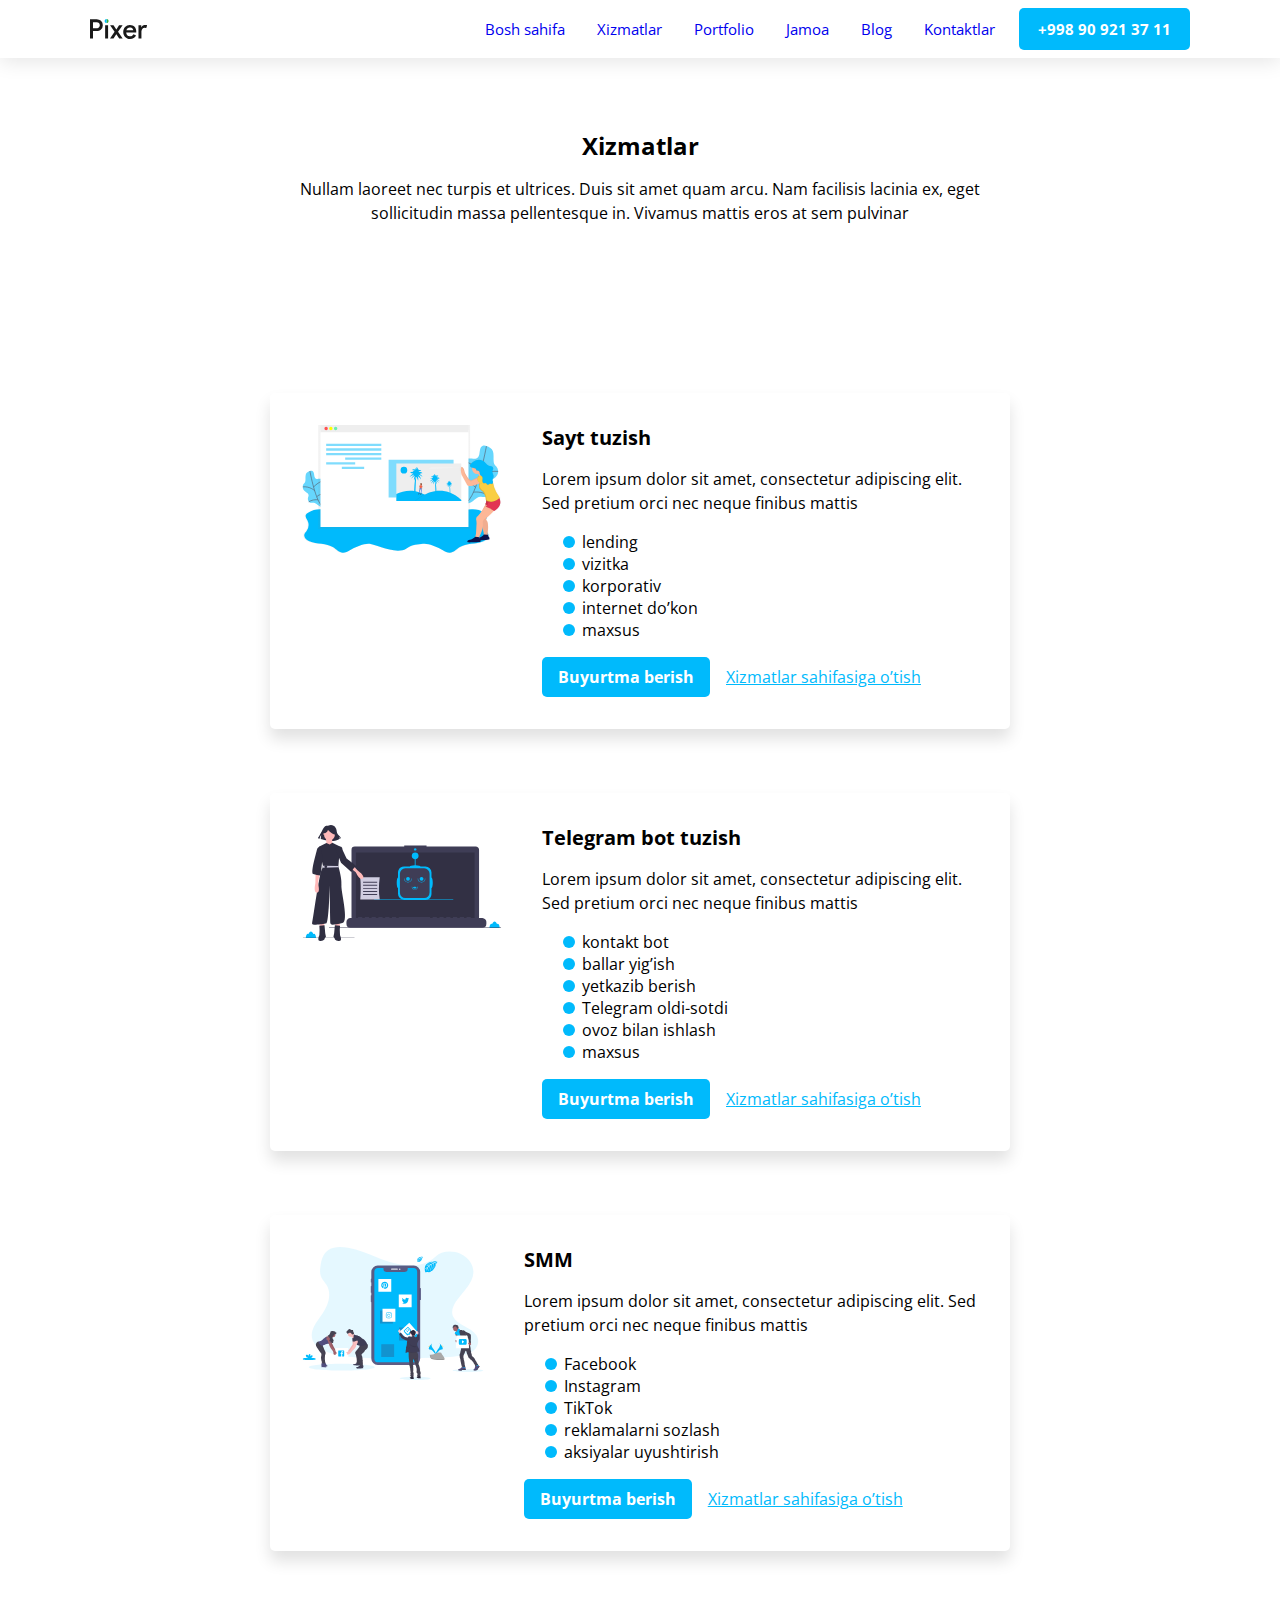
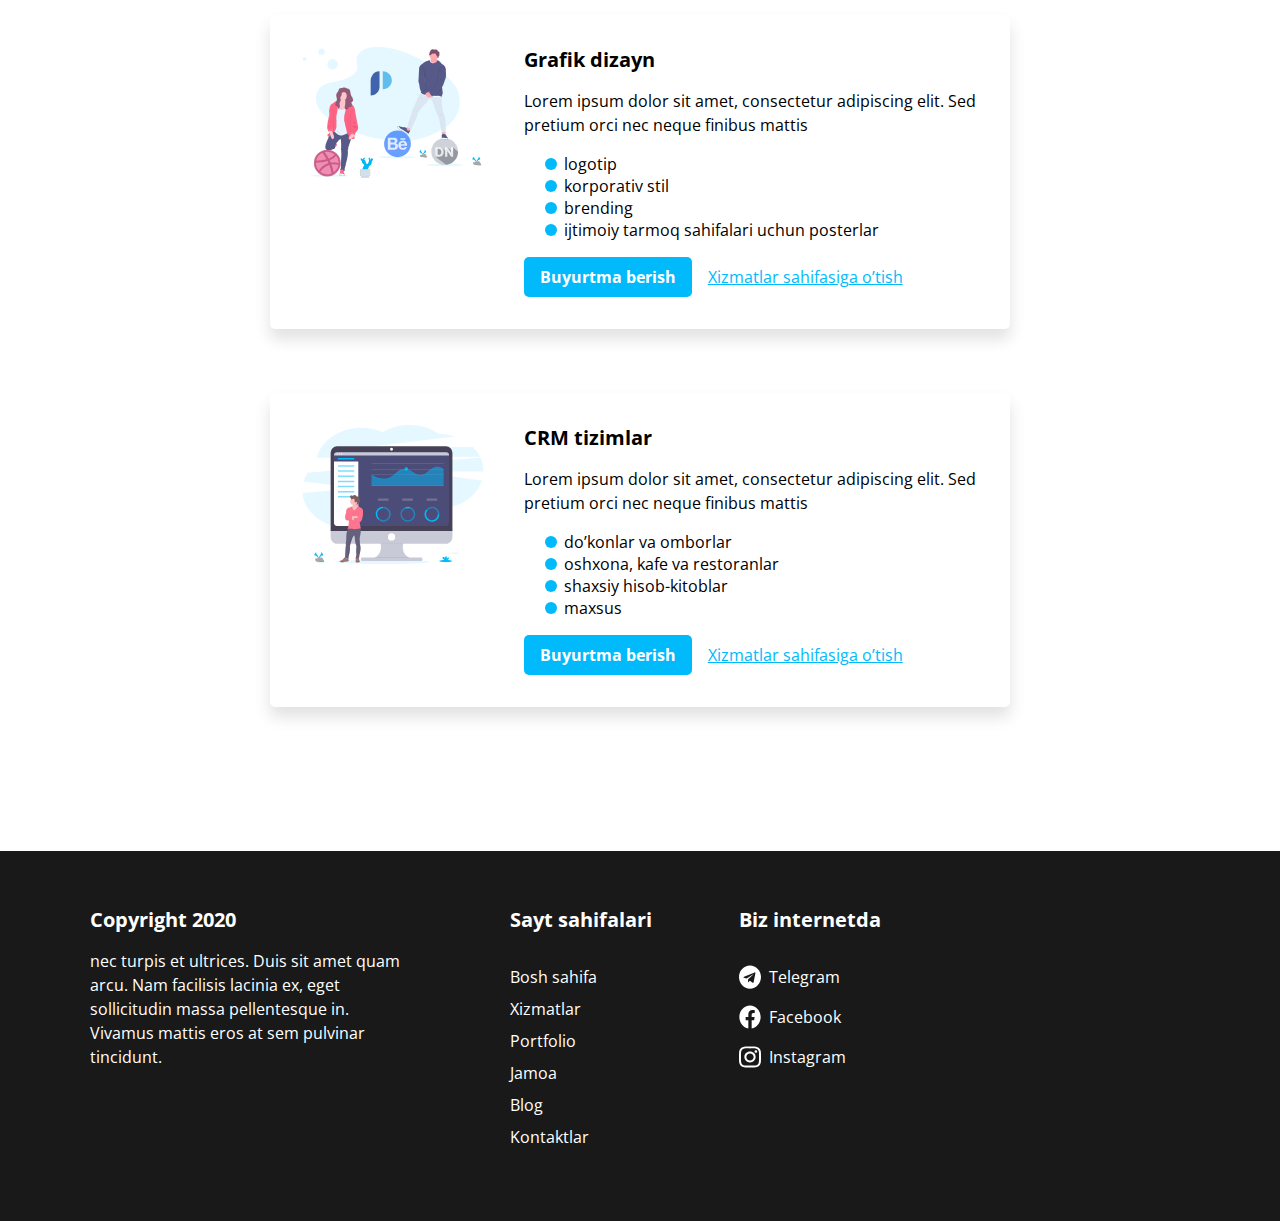
==== services.html @ 88c65665 "The new services.html file is bird and stilla" ====
<!DOCTYPE html>
<html lang="en">
<head>
  <meta charset="UTF-8">
  <meta name="viewport" content="width=device-width, initial-scale=1.0">
  <title>Xizmatlar</title>
  <link rel="preconnect" href="https://fonts.googleapis.com">
  <link rel="preconnect" href="https://fonts.gstatic.com" crossorigin>
  <link href="https://fonts.googleapis.com/css2?family=Open+Sans:wdth,wght@75..100,300..800&display=swap" rel="stylesheet">
  <link rel="stylesheet" href="./css/styles.css">
</head>
<body>
  <!-- header qismi boshlanishi -->
  
  <header class="heding">
    <div class="container">
      <div class="heding-box">
        <a class="logo-link" href="./index.html">
          <img class="logo-img" src="./images/pixerlogo.svg"
          width="58"
          height="20"
          alt="Pixer logo">
        </a>
        
        <nav class="navigation">
          <ul class="nav-list">
            <li class="nav-iteam">
              <a  class="nav-link" href="./index.html">Bosh sahifa</a>
            </li>
            <li class="nav-iteam">
              <a  class="nav-link" href="./services.html">Xizmatlar</a>
            </li>
            <li class="nav-iteam">
              <a  class="nav-link" href="#">Portfolio</a>
            </li>
            <li class="nav-iteam">
              <a  class="nav-link" href="#">Jamoa</a>
            </li>
            <li class="nav-iteam">
              <a  class="nav-link" href="#">Blog</a>
            </li>
            <li class="nav-iteam">
              <a  class="nav-link" href="#">Kontaktlar</a>
            </li>
          </ul>
        </nav>
        <a class="site-link" href="tel:+998909213711">+998 90 921 37 11</a>
      </div>
    </div>
  </header>

  <main>
    <section class="services-section">
      <div class="services servic-hero">
        <div class="container">
          <div class="services-box box">
            <h2 class="services-title">Xizmatlar</h2>
            <p class="services-text">
              Nullam laoreet nec turpis et ultrices. Duis sit amet quam arcu. Nam facilisis lacinia ex, eget sollicitudin massa pellentesque in. Vivamus mattis eros at sem pulvinar
            </p>
          </div>

          <ul class="servic-list-site">
            <li class="servic-item-site">
              <img src="./images/website.svg" 
              width="200"
              height="1300"
              alt="Vebsite ko'rinishi va bu vekterni rasim ko'rinishi bunda chap tarafda bir qiz usha vebsite kurinishi yinida ushlagan holda suvda suzib ketyabdi vebsitening ichida esa bir qiz bir orolda sayohat qilyabdi uining yonida darahtlar bor">

              <div class="servic-item-box">
                <h3 class="header header-item">Sayt tuzish</h3>
                <p class="desk-item">
                  Lorem ipsum dolor sit amet, consectetur adipiscing elit. Sed pretium orci nec neque finibus mattis
                </p>
                <ul class="build-site-list">
                  <li class="build-site-item">lending</li>
                  <li class="build-site-item">vizitka</li>
                  <li class="build-site-item">korporativ</li>
                  <li class="build-site-item">internet do’kon</li>
                  <li class="build-site-item">maxsus</li>
                </ul>

                <ul class="link-list-bulid">
                  <li class="link-iteam">
                    <a class="hero-link services-link" href="#">
                      Buyurtma berish
                    </a>
                  </li>
                  <li class="link-iteam">
                    <a class="servic-link" href="#">
                      Xizmatlar sahifasiga o’tish
                    </a>
                  </li>
                </ul>
              </div>
            </li>
            <li class="servic-item-site">
              <img src="./images/telegrambot.svg" 
              width="200"
              height="117"
              alt="Bir qiz kampyuterni oldida turib telegram botni kursatyabdi kampyuterni rangi qora rangda qiz esa tik turgan holda qulibilan qaratib kursatyabdi kampyuter ichidagi telegram botni rangi esa kuk rangda">

              <div class="servic-item-box">
                <h3 class="header header-item">Telegram bot tuzish</h3>
                <p class="desk-item">
                  Lorem ipsum dolor sit amet, consectetur adipiscing elit. Sed pretium orci nec neque finibus mattis
                </p>
                <ul class="build-site-list">
                  <li class="build-site-item">kontakt bot</li>
                  <li class="build-site-item">ballar yig’ish</li>
                  <li class="build-site-item">yetkazib berish</li>
                  <li class="build-site-item">Telegram oldi-sotdi</li>
                  <li class="build-site-item">ovoz bilan ishlash</li>
                  <li class="build-site-item">maxsus</li>
                </ul>
                
                <ul class="link-list-bulid">
                  <li class="link-iteam">
                    <a class="hero-link services-link" href="#">
                      Buyurtma berish
                    </a>
                  </li>
                  <li class="link-iteam">
                    <a class="servic-link" href="#">
                      Xizmatlar sahifasiga o’tish
                    </a>
                  </li>
                </ul>
              </div>
            </li>
            <li class="servic-item-site">
              <img src="./images/smm.svg" 
              width="200"
              height="147"
              alt="SMM xizmatining rasmi ko'rsatilgan bunda odamlar telefonga inistagram, telegram va fasebooklarni joylashtiryabdilar">

              <div class="servic-item-box">
                <h3 class="header header-item">SMM</h3>
                <p class="desk-item">
                  Lorem ipsum dolor sit amet, consectetur adipiscing elit. Sed pretium orci nec neque finibus mattis
                </p>
                <ul class="build-site-list">
                  <li class="build-site-item">Facebook</li>
                  <li class="build-site-item">Instagram</li>
                  <li class="build-site-item">TikTok</li>
                  <li class="build-site-item">reklamalarni sozlash</li>
                  <li class="build-site-item">aksiyalar uyushtirish</li>
                </ul>
                
                <ul class="link-list-bulid">
                  <li class="link-iteam">
                    <a class="hero-link services-link" href="#">
                      Buyurtma berish
                    </a>
                  </li>
                  <li class="link-iteam">
                    <a class="servic-link" href="#">
                      Xizmatlar sahifasiga o’tish
                    </a>
                  </li>
                </ul>
              </div>
            </li>
            <li class="servic-item-site">
              <img src="./images/grafikdesign.svg" 
              width="200"
              height="145"
              alt="Grafik dizaynerlarni rasmi bunda bir yigit va qiz tasvirlangan yigit sochi sariq egnidangi kiyim tuq kuk rangda va ikta koptokni ustida chiqib olgan qizni egnida qizil kiyim va u bir oyog'i basketbol koptokni utsida turibdi">

              <div class="servic-item-box">
                <h3 class="header header-item">Grafik dizayn</h3>
                <p class="desk-item">
                  Lorem ipsum dolor sit amet, consectetur adipiscing elit. Sed pretium orci nec neque finibus mattis
                </p>
                <ul class="build-site-list">
                  <li class="build-site-item">logotip</li>
                  <li class="build-site-item">korporativ stil</li>
                  <li class="build-site-item">brending</li>
                  <li class="build-site-item">
                    ijtimoiy tarmoq sahifalari uchun posterlar
                  </li>
                </ul>
                
                <ul class="link-list-bulid">
                  <li class="link-iteam">
                    <a class="hero-link services-link" href="#">
                      Buyurtma berish
                    </a>
                  </li>
                  <li class="link-iteam">
                    <a class="servic-link" href="#">
                      Xizmatlar sahifasiga o’tish
                    </a>
                  </li>
                </ul>
              </div>
            </li>
            <li class="servic-item-site">
              <img src="./images/crm.svg" 
              width="200"
              height="154"
              alt="CRM xizmati rasmi bunda bir yigit va uing orqasida kampyuter ekrani turibdi yigit esa chap tomonga qarab turibdi yigitni egnida qizil kiyim va va qora burug. Kampyuter ekranida har xil grafikla chizilgan holatda turibdi.">

              <div class="servic-item-box">
                <h3 class="header header-item">CRM tizimlar</h3>
                <p class="desk-item">
                  Lorem ipsum dolor sit amet, consectetur adipiscing elit. Sed pretium orci nec neque finibus mattis
                </p>
                <ul class="build-site-list">
                  <li class="build-site-item">do’konlar va omborlar</li>
                  <li class="build-site-item">oshxona, kafe va restoranlar</li>
                  <li class="build-site-item">shaxsiy hisob-kitoblar</li>
                  <li class="build-site-item">maxsus</li>
                </ul>
                
                <ul class="link-list-bulid">
                  <li class="link-iteam">
                    <a class="hero-link services-link" href="#">
                      Buyurtma berish
                    </a>
                  </li>
                  <li class="link-iteam">
                    <a class="servic-link" href="#">
                      Xizmatlar sahifasiga o’tish
                    </a>
                  </li>
                </ul>
              </div>
            </li>
          </ul>
        </div>
      </div>
    </section>
  </main>

  <footer class="site-footer">
    <div class="container">
      <div class="footer-box">
        <div class="footer-page">
          <strong class="strong-footer">Copyright 2020</strong>
          <p class="footer-text">
            nec turpis et ultrices. Duis sit amet quam arcu. Nam facilisis lacinia ex, eget sollicitudin massa pellentesque in. Vivamus mattis eros at sem pulvinar tincidunt.
          </p>
        </div>
        
        <div class="page">
          <strong class="strong-page">Sayt sahifalari</strong>
          <ul class="page-list">
            <li class="page-iteam">
              <a  class="page-link" href="#">Bosh sahifa</a>
            </li>
            <li class="page-iteam">
              <a  class="page-link" href="#">Xizmatlar</a>
            </li>
            <li class="page-iteam">
              <a  class="page-link" href="#">Portfolio</a>
            </li>
            <li class="page-iteam">
              <a  class="page-link" href="#">Jamoa</a>
            </li>
            <li class="page-iteam">
              <a  class="page-link" href="#">Blog</a>
            </li>
            <li class="page-iteam">
              <a  class="page-link" href="#">Kontaktlar</a>
            </li>
          </ul>
        </div>
        
        <div class="page">
          <strong class="strong-page">Biz internetda</strong>
          <ul class="page-list">
            <li class="page-iteam">
              <a class="page-logo page-link" href="https://t.me/pixer_uz" target="blank">
                <img class="page-img" src="./images/telegram.svg" 
                width="22"
                height="24"
                alt="Telegram logosi">
                Telegram
              </a>
            </li>
            <li class="page-iteam">
              <a class="page-logo page-link" href="https://www.facebook.com/p1xeruz/" target="blank">
                <img class="page-img" src="./images/facebook.svg" 
                width="22"
                height="24"
                alt="Telegram logosi">
                Facebook
              </a>
            </li>
            <li class="page-iteam">
              <a class="page-logo page-link" href="https://www.instagram.com/pixer.tv/" target="blank">
                <img class="page-img" src="./images/instagram.svg" 
                width="22"
                height="24"
                alt="Telegram logosi">
                Instagram
              </a>
            </li>
          </ul>
        </div>
      </div>
    </div>
  </footer>
  
</body>
</html>
---- css/styles.css ----
* {
  box-sizing: border-box;
}

body {
  margin: 0;
  font-family: "Open Sans", "Arial", sans-serif;
}

img {
  display: block;
  height: auto;
}

.container {
  width: 1140px;
  margin: 0 auto;
  padding: 0 20px;
}

/* header stili boshlanishi */

.heding {
  padding: 8px 0;
  box-shadow: 0px 4px 20px 0px #0000001a;
}

.heding-box {
  display: flex;
  align-items: center;
}

.logo-link:hover {
  opacity: 0.8;
}

.logo-link:active {
  opacity: 0.4;
}

.navigation {
  margin-left: auto;
  margin-right: 8px;
}

.nav-list {
  display: flex;
  margin: 0;
  padding: 0;
  list-style: none;
}

.nav-link {
  text-decoration-line: none;
  padding: 16px;
  font-size: 15px;
  font-weight: 400;
  line-height: 24px;
  border-bottom: 3px solid transparent;
}

.nav-link:hover {
  border-bottom: solid #191919;
}

.nav-link:active {
  color: #fff;
  border-bottom: none;
  background-color: #191919B2;
}

.site-link {
  display: inline-block;
  color: #fff;
  font-size: 15px;
  padding: 8px 16px;
  font-weight: 700;
  text-decoration-line: none;
  border-radius: 5px;
  background-color: #00bafc;
  border: 3px solid transparent;
}

.site-link:hover {
  color: #00bafc;
  background-color: #fff;
  border-radius: 5px;
  border: solid #00BAFC;
}

.site-link:active {
  color: #fff;
  background-color: #00bafc99;
  border-radius: 5px;
  border: 3px solid transparent;
}

/* header stili tugashi */

/* Biznesingizni keyingi bosqichga olib chiqing section stili boshlanishi */

.hero-section {
  padding: 80px 0;
}

.hero {
  display: flex;
  justify-content: space-between;
  align-items: center;
}

.hero-stage {
  width: 470px;
}

.hero-title {
  margin-top: 0;
  margin-bottom: 16px;
  font-size: 30px;
  line-height: 130%;
}

.hero-text {
  margin-top: 0;
  margin-bottom: 16px;
  font-size: 16px;
  line-height: 24px;
}

.hero-link {
  display: inline-block;
  color: #fff;
  font-size: 16px;
  padding: 8px 16px;
  font-weight: 700;
  line-height: 24px;
  text-decoration-line: none;
  border-radius: 5px;
  background-color: #00bafc;
}

.hero-link:hover {
  color: #fff;
  background: #00bafccc;
  border-radius: 5px;
  border: none;
}

.hero-link:active {
  color: #fff;
  background: #00bafc99;
  border-radius: 5px;
}

/* Biznesingizni keyingi bosqichga olib chiqing section stili tugashi */


/* xizmatlar section stili boshlanishi */

.section-services {
  padding: 56px 0;
}

.services-box {
  width: 719px;
  text-align: center;
  margin-right: auto;
  margin-left: auto;
}

.services-title {
  margin-top: 0;
  margin-bottom: 16px;
  font-size: 24px;
  line-height: 130%;
}

.services-text {
  margin-top: 0;
  margin-bottom: 16px;
  font-size: 16px;
  font-weight: 400;
  line-height: 24px;
}

.services-list {
  display: flex;
  flex-wrap: wrap;  
  justify-content: center;
  list-style: none;
  margin: 0;
  padding: 0;
}

.services-iteam {
  margin-bottom: 40px;
  margin-right: 70px;
  padding: 24px;
  box-shadow: 0px 8px 8px 0px #0000001a;
}

.header {
  text-align: center;
  font-size: 20px;
  margin: 16px 0;
  line-height: 130%;
}

.desk {
  margin: 0;
  text-align: center;
  font-size: 16px;
  line-height: 24px;
}

.link-list {
  display: flex;
  align-items: center;
  margin: 0;
  padding: 0;
  margin-left: 371px;
  list-style: none;
}

.link-iteam {
  margin-right: 16px;
}

.servic-link {
  color: #00bafc;
  font-size: 16px;
  font-weight: 400;
  line-height: 24px;
}

/* xizmatlar section stili tugashi */


/* Biz qanday ishlaymiz? section stili boshlanishi */

.work-section {
  padding: 56px 0;
}

.work-bok {
  width: 715px;
  text-align: center;
  margin-right: auto;
  margin-left: auto;
}

.work-title {
  margin-top: 0;
  margin-bottom: 16px;
  font-size: 24px;
  line-height: 130%;
}

.work-text {
  margin-top: 0;
  margin-bottom: 16px;
  font-size: 16px;
  line-height: 24px;
}

.work-list {
  display: flex;
  flex-direction: column;
  align-items: center;
  list-style: none;
  margin: 0 auto;
  padding: 0;
}

.work-iteam {
  display: flex;
  width: 832px;
  align-items: center;
  margin-bottom: 48px;
}

.work-img {
  margin-right: 32px;
}

.iven-img {
  margin-right: 0;
  margin-left: 32px;
}

.iven-iteam {
  flex-direction: row-reverse;
}

.work-header {
  margin-top: 0;
  margin-bottom: 8px;
  font-size: 20px;
  line-height: 130%;
}

.work-desk {
  margin: 0;
  font-size: 16px;
  line-height: 24px;
}

/* Biz qanday ishlaymiz? section stili tugashi. */


/* footer stili boshlanishi. */

.site-footer {
  background-color: #191919;
}

.footer-box {
  display: flex;
  padding: 56px 0;
}

.footer-page {
  width: 320px;
  margin-right: 100px;
}

.strong-footer {
  color: #fff;
  font-size: 20px;
  font-weight: 700;
  line-height: 130%;
}

.footer-text {
  color: #fff;
  font-size: 16px;
  line-height: 150%;
}

.page {
  margin-right: 87px;
}

.strong-page {
  display: inline-block;
  margin-bottom: 16px;
  color: #fff;
  font-size: 20px;
  font-weight: 700;
  line-height: 130%;
}

.page-list {
  list-style: none;
  margin-right: 0;
  padding: 0;
}

.page-iteam {
  display: flex;
  margin-bottom: 8px;
}

.page-link {
  color: #fff;
  font-size: 16px;
  text-decoration-line: none;
  font-weight: 400;
  line-height: 24px;
}

.page-link:hover {
  color: #00bafc;
}

.page-link:active {
  opacity: 0.6;
}

.page-logo {
  display: flex;
  color: #fff;
  margin-bottom: 8px;
  font-size: 16px;
  text-decoration-line: none;
  font-weight: 400;
  line-height: 24px;
}

.page-img {
  margin-right: 8px;
}

/* footer stili tugashi. */


/* ikkinchi page stil boshlanishi */

.box {
  padding: 72px 0;
}

.servic-list-site {
  padding: 80px 0;
  list-style: none;
  margin: 0;
}

.servic-item-site {
  display: flex;
  width: 740px;
  padding: 32px;
  align-items: flex-start;
  margin-right: auto;
  margin-left: auto;
  margin-bottom: 64px;
  gap: 40px;
  border-radius: 5px;
  box-shadow: 0px 10px 16px 0px #0000001f;
}

.servic-item-box {
  display: flex;
  width: 500px;
  flex-direction: column;
  align-items: flex-start;
  gap: 16px;
}

.header-item {
  margin: 0;
}

.desk-item {
  margin: 0;
  font-size: 16px;
  line-height: 24px;
}

.build-site-list {
  list-style: url("../images/dot.svg");
}

.link-list-bulid {
  display: flex;
  align-items: center;
  margin: 0;
  padding: 0;
  list-style: none;
}
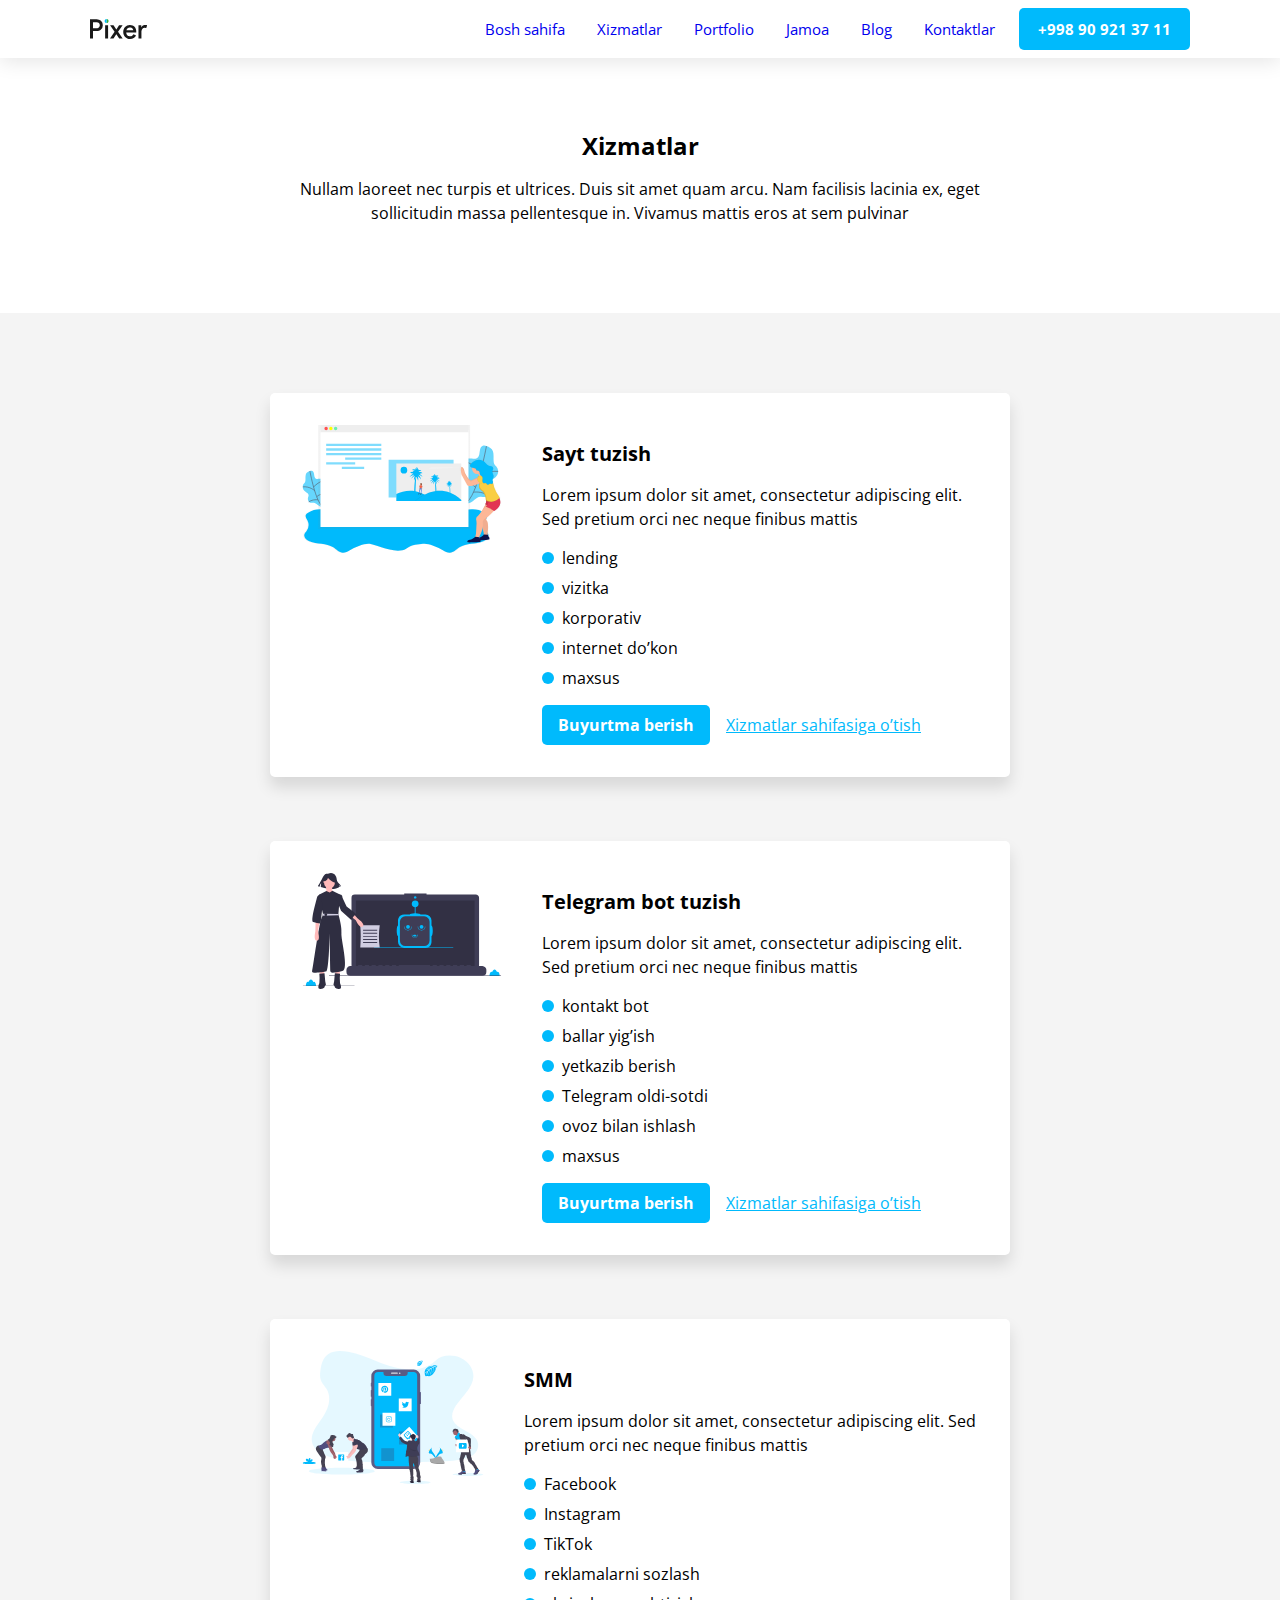
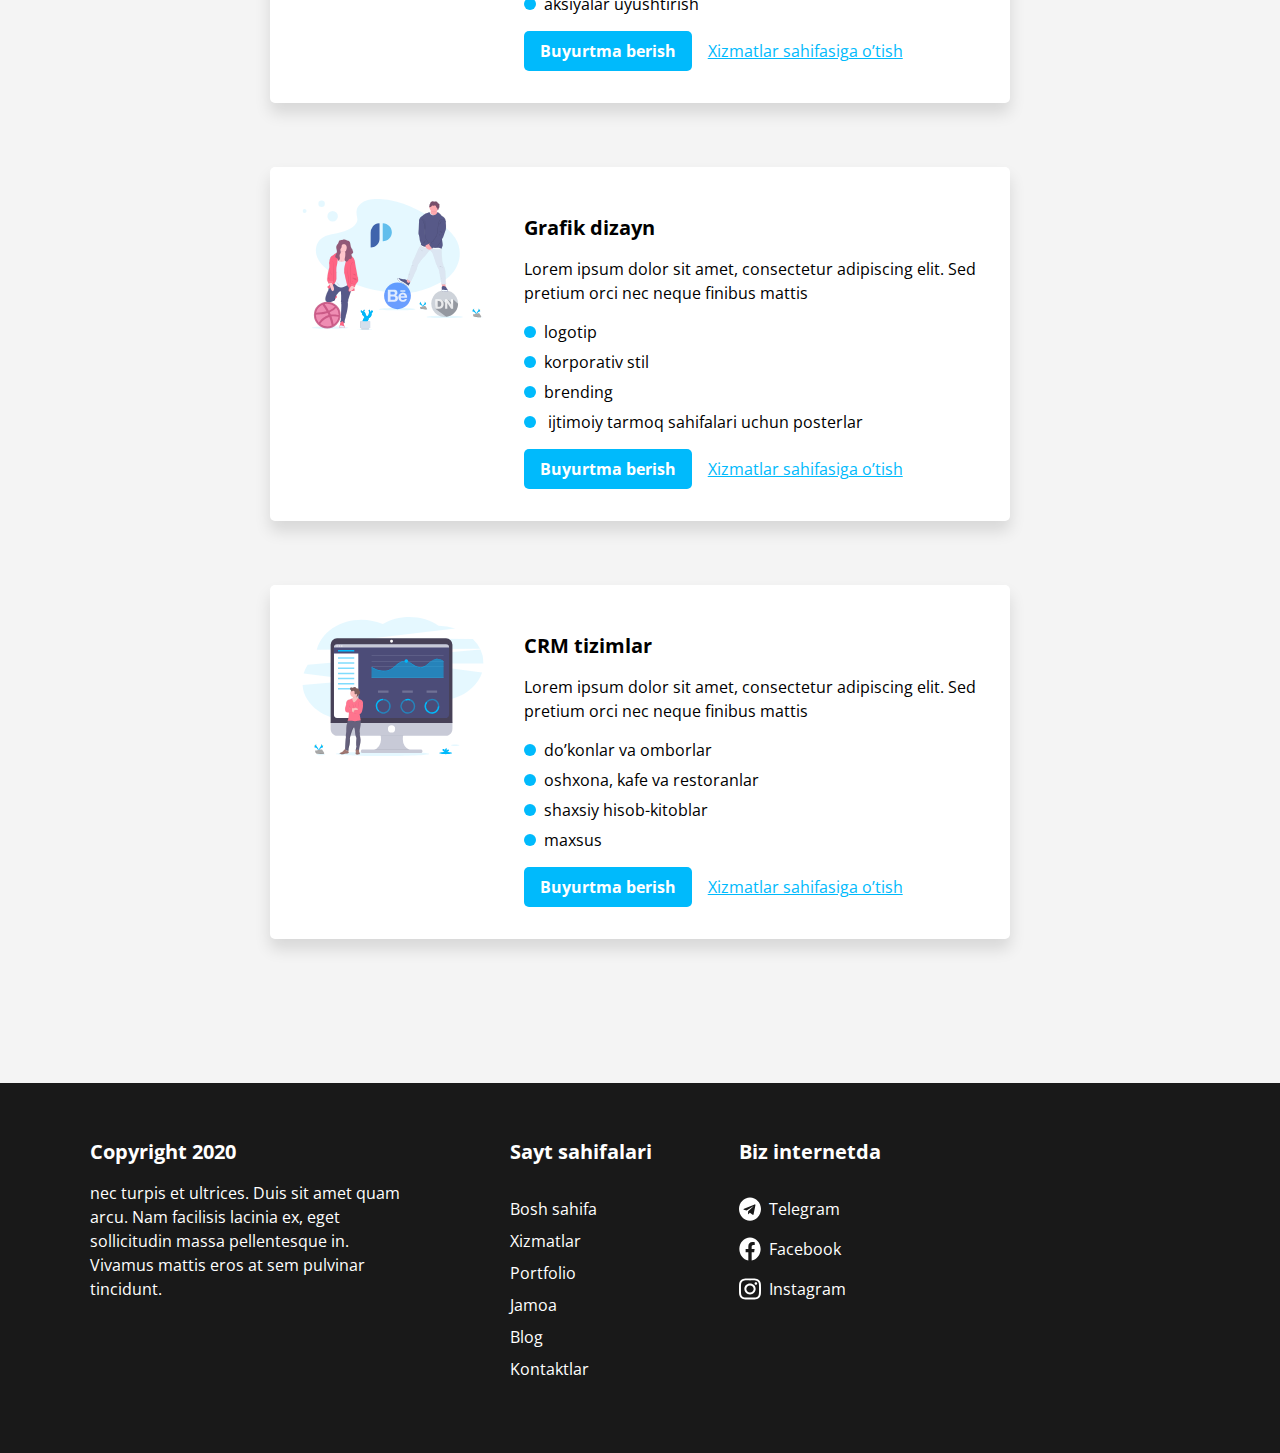
==== commit 7828f9b7: "Make changes to the index.html file and the styles.css file" ====
--- a/services.html
+++ b/services.html
@@ -50,15 +50,20 @@
   </header>
 
   <main>
-    <section class="services-section">
-      <div class="services servic-hero">
-        <div class="container">
-          <div class="services-box box">
-            <h2 class="services-title">Xizmatlar</h2>
+    <section class="hero-servis">
+      <div class="container">
+        <div class="services-box box">
+          <h2 class="services-title">Xizmatlar</h2>
             <p class="services-text">
               Nullam laoreet nec turpis et ultrices. Duis sit amet quam arcu. Nam facilisis lacinia ex, eget sollicitudin massa pellentesque in. Vivamus mattis eros at sem pulvinar
             </p>
           </div>
+      </div>
+    </section>
+    
+    <section class="services-section">
+      <div class="services servic-hero">
+        <div class="container">
 
           <ul class="servic-list-site">
             <li class="servic-item-site">
--- a/css/styles.css
+++ b/css/styles.css
@@ -400,6 +400,10 @@
   padding: 72px 0;
 }
 
+.services-section {
+  background-color: #f4f4f4;
+}
+
 .servic-list-site {
   padding: 80px 0;
   list-style: none;
@@ -410,6 +414,7 @@
   display: flex;
   width: 740px;
   padding: 32px;
+  background-color: #fff;
   align-items: flex-start;
   margin-right: auto;
   margin-left: auto;
@@ -424,27 +429,44 @@
   width: 500px;
   flex-direction: column;
   align-items: flex-start;
-  gap: 16px;
 }
 
 .header-item {
-  margin: 0;
+  margin-bottom: 16px;
 }
 
 .desk-item {
-  margin: 0;
+  margin-block: 0 16px;
   font-size: 16px;
   line-height: 24px;
 }
 
 .build-site-list {
-  list-style: url("../images/dot.svg");
+  margin: 0;
+  padding: 0;
+  list-style-type: none;
+}
+
+.build-site-item {
+  margin-bottom: 8px;
+}
+
+.build-site-item::before {
+  display: inline-block;
+  width: 12px;
+  height: 12px;
+  margin-right: 8px;
+  background-image: url("../images/dot.svg");
+  background-size: 100%;
+  background-position: center;
+  background-repeat: no-repeat;
+  content: "";
 }
 
 .link-list-bulid {
   display: flex;
   align-items: center;
-  margin: 0;
-  padding: 0;
-  list-style: none;
-}+  margin-top: 8px;
+  padding: 0;
+  list-style: none;
+}
